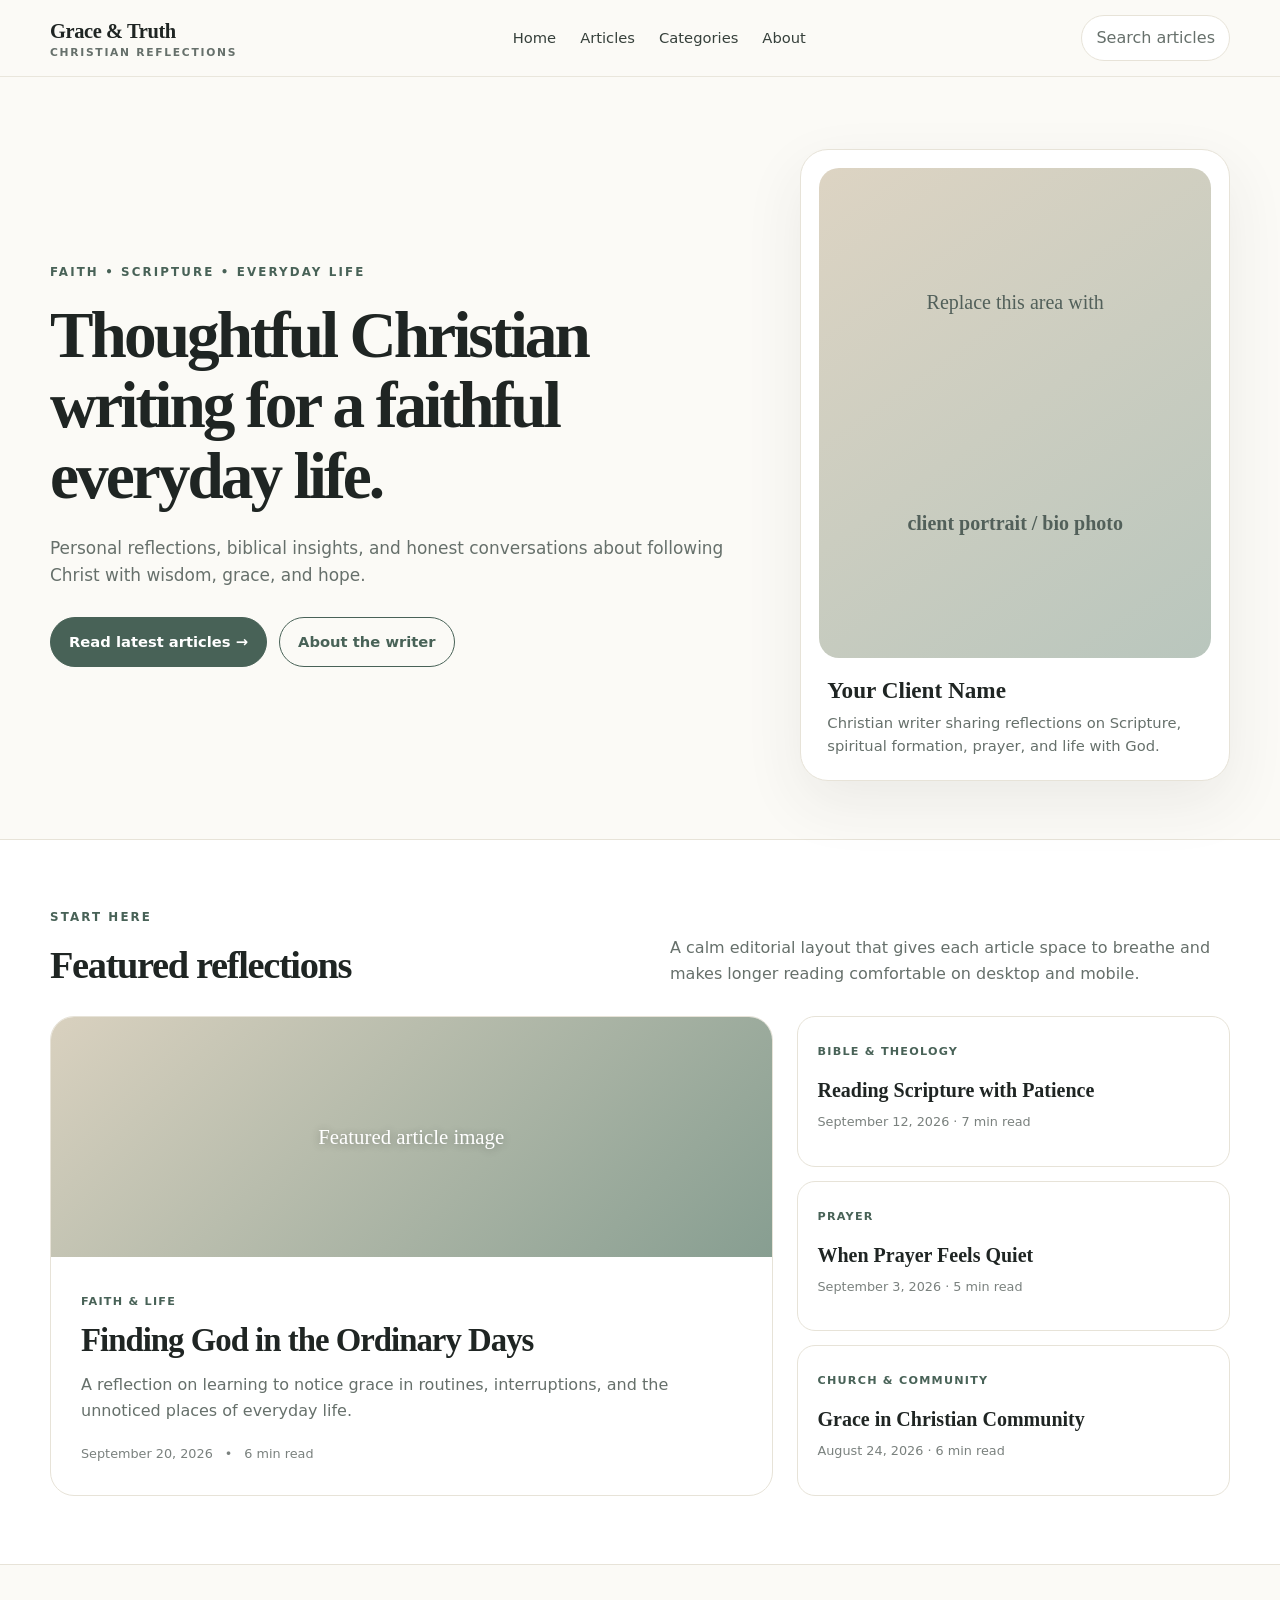
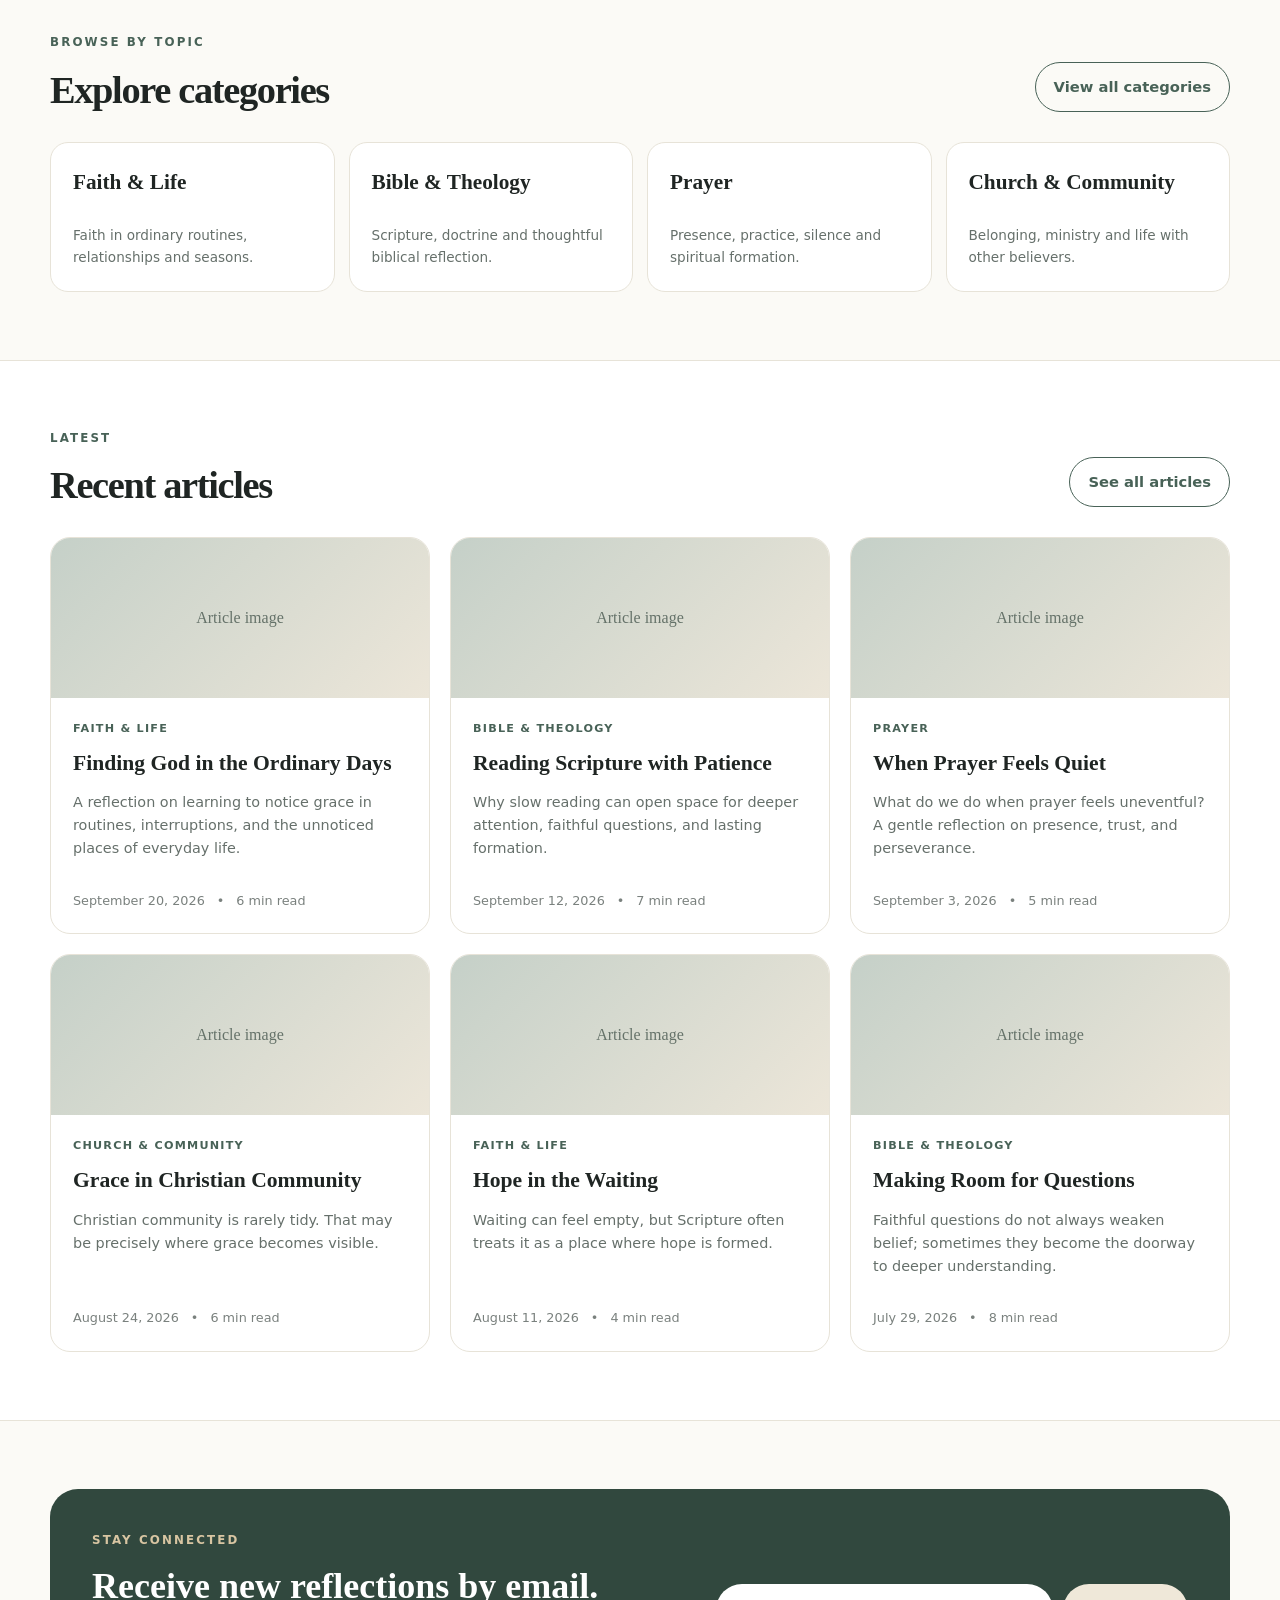
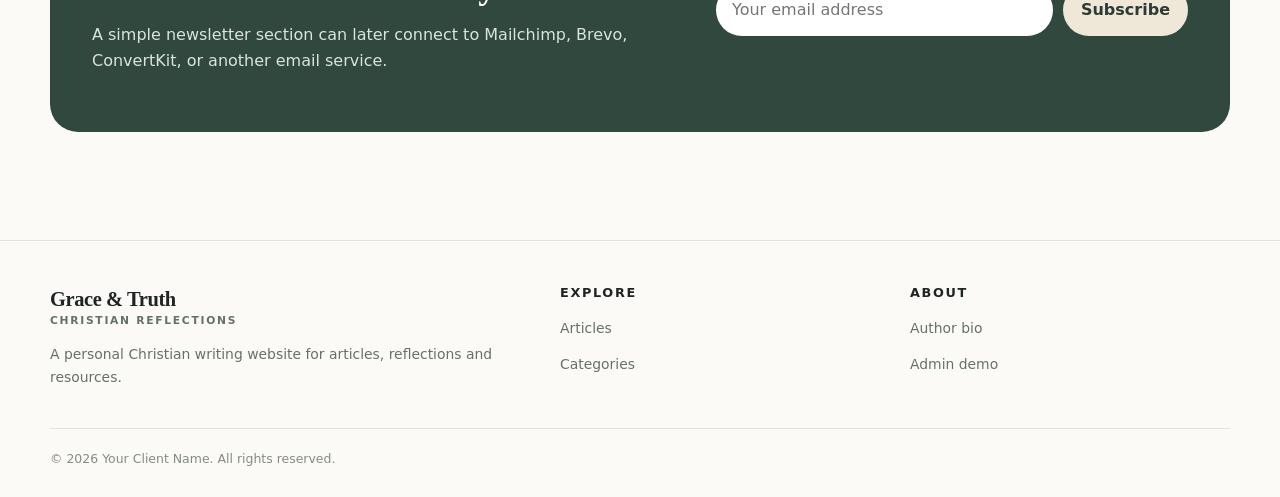
==== index.html @ 20c9aaf3 "Add files via upload" ====
<!doctype html><html lang="en"><head><meta charset="utf-8"><meta name="viewport" content="width=device-width,initial-scale=1"><title>Grace & Truth — Christian Writer</title><meta name="description" content="Christian reflections on Scripture, faith, prayer and everyday discipleship."><link rel="stylesheet" href="assets/styles.css"></head><body>
<header class="site-header"><div class="container nav"><a class="brand" href="index.html">Grace & Truth<small>Christian reflections</small></a><nav class="nav-links"><a href="index.html">Home</a><a href="articles.html">Articles</a><a href="categories.html">Categories</a><a href="about.html">About</a></nav><button class="search-trigger" onclick="location.href='articles.html'">Search articles</button><button class="menu-btn" aria-label="Menu">☰</button></div></header>
<main>
<section class="hero"><div class="container hero-grid"><div><div class="kicker">Faith • Scripture • Everyday Life</div><h1>Thoughtful Christian writing for a faithful everyday life.</h1><p>Personal reflections, biblical insights, and honest conversations about following Christ with wisdom, grace, and hope.</p><div class="hero-actions"><a class="btn primary" href="articles.html">Read latest articles →</a><a class="btn ghost" href="about.html">About the writer</a></div></div><div class="author-card"><div class="author-photo">Replace this area with<br><strong>client portrait / bio photo</strong></div><div class="author-meta"><h3>Your Client Name</h3><p>Christian writer sharing reflections on Scripture, spiritual formation, prayer, and life with God.</p></div></div></div></section>
<section class="section white"><div class="container"><div class="section-head"><div><div class="kicker">Start here</div><h2>Featured reflections</h2></div><p>A calm editorial layout that gives each article space to breathe and makes longer reading comfortable on desktop and mobile.</p></div><div class="featured-grid"><a class="feature-card" href="article.html?id=faith-ordinary-days"><div class="feature-image"></div><div class="feature-content"><span class="tag">Faith & Life</span><h3>Finding God in the Ordinary Days</h3><p>A reflection on learning to notice grace in routines, interruptions, and the unnoticed places of everyday life.</p><div class="meta"><span>September 20, 2026</span><span>•</span><span>6 min read</span></div></div></a><div class="side-list"><a class="mini-card" href="article.html?id=reading-scripture"><span class="tag">Bible & Theology</span><h3>Reading Scripture with Patience</h3><div class="meta">September 12, 2026 · 7 min read</div></a><a class="mini-card" href="article.html?id=when-prayer-feels-quiet"><span class="tag">Prayer</span><h3>When Prayer Feels Quiet</h3><div class="meta">September 3, 2026 · 5 min read</div></a><a class="mini-card" href="article.html?id=grace-in-community"><span class="tag">Church & Community</span><h3>Grace in Christian Community</h3><div class="meta">August 24, 2026 · 6 min read</div></a></div></div></div></section>
<section class="section"><div class="container"><div class="section-head"><div><div class="kicker">Browse by topic</div><h2>Explore categories</h2></div><a class="btn ghost" href="categories.html">View all categories</a></div><div class="category-row"><a class="category-card" href="category.html?name=Faith%20%26%20Life"><strong>Faith & Life</strong><span>Faith in ordinary routines, relationships and seasons.</span></a><a class="category-card" href="category.html?name=Bible%20%26%20Theology"><strong>Bible & Theology</strong><span>Scripture, doctrine and thoughtful biblical reflection.</span></a><a class="category-card" href="category.html?name=Prayer"><strong>Prayer</strong><span>Presence, practice, silence and spiritual formation.</span></a><a class="category-card" href="category.html?name=Church%20%26%20Community"><strong>Church & Community</strong><span>Belonging, ministry and life with other believers.</span></a></div></div></section>
<section class="section white"><div class="container"><div class="section-head"><div><div class="kicker">Latest</div><h2>Recent articles</h2></div><a class="btn ghost" href="articles.html">See all articles</a></div><div class="article-grid" id="latestGrid"></div></div></section>
<section class="section"><div class="container"><div class="newsletter"><div><div class="kicker" style="color:#d8c5a2">Stay connected</div><h2>Receive new reflections by email.</h2><p>A simple newsletter section can later connect to Mailchimp, Brevo, ConvertKit, or another email service.</p></div><form class="newsletter-form" onsubmit="event.preventDefault();alert('Demo only — connect this to the client newsletter service later.')"><input type="email" placeholder="Your email address" required><button>Subscribe</button></form></div></div></section>
</main>
<footer class="footer"><div class="container"><div class="footer-grid"><div><div class="brand">Grace & Truth<small>Christian reflections</small></div><p>A personal Christian writing website for articles, reflections and resources.</p></div><div><h4>Explore</h4><p><a href="articles.html">Articles</a></p><p><a href="categories.html">Categories</a></p></div><div><h4>About</h4><p><a href="about.html">Author bio</a></p><p><a href="admin.html">Admin demo</a></p></div></div><div class="copyright">© 2026 Your Client Name. All rights reserved.</div></div></footer>
<script src="assets/site.js"></script><script>renderArticleGrid(document.getElementById('latestGrid'),getArticles().slice(0,6));</script></body></html>
---- assets/styles.css ----
:root{
  --ink:#1f2523;
  --muted:#66706b;
  --paper:#fbfaf6;
  --panel:#ffffff;
  --line:#e7e3d8;
  --sage:#486257;
  --sage2:#31483e;
  --sand:#efe8d9;
  --gold:#b28a54;
  --max:1180px;
  --serif: Georgia, 'Times New Roman', serif;
  --sans: Inter, ui-sans-serif, system-ui, -apple-system, BlinkMacSystemFont, 'Segoe UI', sans-serif;
}
*{box-sizing:border-box}
html{scroll-behavior:smooth}
body{margin:0;background:var(--paper);color:var(--ink);font-family:var(--sans);line-height:1.6;-webkit-font-smoothing:antialiased}
a{color:inherit;text-decoration:none}
img{max-width:100%;display:block}
button,input,textarea,select{font:inherit}
.container{width:min(calc(100% - 40px),var(--max));margin:auto}
.site-header{position:sticky;top:0;z-index:30;background:rgba(251,250,246,.95);backdrop-filter:blur(16px);border-bottom:1px solid rgba(231,227,216,.85)}
.nav{height:76px;display:flex;align-items:center;justify-content:space-between;gap:24px}
.brand{font-family:var(--serif);font-size:1.28rem;font-weight:700;letter-spacing:-.02em}
.brand small{display:block;font-family:var(--sans);font-size:.67rem;letter-spacing:.16em;text-transform:uppercase;color:var(--muted);font-weight:600;margin-top:-3px}
.nav-links{display:flex;align-items:center;gap:24px;font-size:.92rem}
.nav-links a{color:#36403b}
.nav-links a:hover{color:var(--sage)}
.search-trigger{border:1px solid var(--line);background:#fff;border-radius:999px;padding:9px 14px;color:var(--muted)}
.menu-btn{display:none;border:0;background:none;font-size:1.45rem}
.hero{padding:72px 0 58px}
.hero-grid{display:grid;grid-template-columns:1.35fr .85fr;gap:68px;align-items:center}
.kicker{font-size:.74rem;letter-spacing:.18em;text-transform:uppercase;color:var(--sage);font-weight:800;margin-bottom:18px}
h1,h2,h3{font-family:var(--serif);font-weight:600;line-height:1.08;margin:0}
h1{font-size:clamp(2.7rem,5.1vw,5.2rem);letter-spacing:-.045em;max-width:800px}
.hero p{font-size:1.06rem;max-width:700px;color:var(--muted);margin:24px 0 28px}
.hero-actions{display:flex;gap:12px;flex-wrap:wrap}
.btn{display:inline-flex;align-items:center;justify-content:center;gap:8px;border-radius:999px;padding:12px 18px;font-weight:700;font-size:.92rem;border:1px solid var(--sage);transition:.2s}
.btn.primary{background:var(--sage);color:#fff}.btn.primary:hover{background:var(--sage2)}
.btn.ghost{background:transparent;color:var(--sage)}.btn.ghost:hover{background:#f2f0e8}
.author-card{background:var(--panel);border:1px solid var(--line);padding:18px;border-radius:28px;box-shadow:0 22px 60px rgba(46,57,50,.08)}
.author-photo{aspect-ratio:4/5;border-radius:20px;overflow:hidden;background:linear-gradient(145deg,#ddd4c3,#b9c6bd);display:grid;place-items:center;color:#52605a;text-align:center;padding:24px;font-family:var(--serif);font-size:1.25rem}
.author-meta{padding:20px 8px 4px}.author-meta h3{font-size:1.45rem}.author-meta p{margin:8px 0 0;color:var(--muted);font-size:.92rem}
.section{padding:68px 0}
.section.white{background:#fff;border-top:1px solid var(--line);border-bottom:1px solid var(--line)}
.section-head{display:flex;align-items:end;justify-content:space-between;gap:24px;margin-bottom:30px}
.section-head h2{font-size:clamp(2rem,3vw,3rem);letter-spacing:-.035em}
.section-head p{max-width:560px;color:var(--muted);margin:0}
.featured-grid{display:grid;grid-template-columns:1.25fr .75fr;gap:24px}
.feature-card{background:#fff;border:1px solid var(--line);border-radius:24px;overflow:hidden;min-height:480px;display:flex;flex-direction:column}
.feature-image{height:240px;background:linear-gradient(135deg,#d9d1bf,#879e91);position:relative}
.feature-image:after{content:'Featured article image';position:absolute;inset:0;display:grid;place-items:center;color:#fff;font-family:var(--serif);font-size:1.3rem;text-shadow:0 1px 8px rgba(0,0,0,.3)}
.feature-content{padding:30px}.tag{display:inline-block;font-size:.7rem;letter-spacing:.11em;text-transform:uppercase;font-weight:800;color:var(--sage);margin-bottom:12px}
.feature-content h3{font-size:2.05rem;letter-spacing:-.03em}.feature-content p{color:var(--muted);margin:14px 0 20px}
.meta{display:flex;gap:12px;flex-wrap:wrap;color:#7a817e;font-size:.8rem}
.side-list{display:grid;gap:14px}.mini-card{background:#fff;border:1px solid var(--line);border-radius:18px;padding:20px;display:block;transition:.18s}.mini-card:hover{transform:translateY(-2px);box-shadow:0 10px 30px rgba(48,60,52,.07)}.mini-card h3{font-size:1.25rem;line-height:1.25;margin:5px 0 9px}
.category-row{display:grid;grid-template-columns:repeat(4,1fr);gap:14px}.category-card{background:var(--panel);border:1px solid var(--line);border-radius:18px;padding:22px;min-height:150px;display:flex;flex-direction:column;justify-content:space-between}.category-card strong{font-family:var(--serif);font-size:1.33rem}.category-card span{color:var(--muted);font-size:.85rem}.category-card:hover{border-color:#cfc7b5;background:#fdfcf8}
.article-grid{display:grid;grid-template-columns:repeat(3,1fr);gap:20px}.article-card{background:#fff;border:1px solid var(--line);border-radius:20px;overflow:hidden;display:flex;flex-direction:column;min-height:360px}.thumb{height:160px;background:linear-gradient(135deg,#c5d0c8,#ece6d9);display:grid;place-items:center;color:#657269;font-family:var(--serif)}.article-body{padding:22px;display:flex;flex-direction:column;flex:1}.article-body h3{font-size:1.35rem;line-height:1.25}.article-body p{color:var(--muted);font-size:.9rem}.article-body .meta{margin-top:auto;padding-top:16px}
.newsletter{background:var(--sage2);color:#fff;border-radius:28px;padding:42px;display:grid;grid-template-columns:1fr .8fr;gap:34px;align-items:center}.newsletter h2{font-size:2.25rem}.newsletter p{color:#dbe3de}.newsletter-form{display:flex;gap:10px}.newsletter input{min-width:0;flex:1;border:0;border-radius:999px;padding:13px 16px}.newsletter button{border:0;border-radius:999px;background:var(--sand);color:#2e3b35;padding:13px 18px;font-weight:800}
.page-hero{padding:64px 0 42px;border-bottom:1px solid var(--line)}.page-hero h1{font-size:clamp(2.5rem,4.8vw,4.8rem)}.page-hero p{max-width:720px;color:var(--muted);font-size:1.02rem}.filters{display:flex;gap:10px;flex-wrap:wrap;margin:24px 0 0}.filter{padding:9px 14px;border-radius:999px;border:1px solid var(--line);background:#fff;color:#48514d}.filter.active{background:var(--ink);color:#fff;border-color:var(--ink)}
.article-shell{width:min(calc(100% - 36px),860px);margin:auto;padding:64px 0}.article-shell .article-title{font-size:clamp(2.6rem,5vw,4.8rem);letter-spacing:-.04em}.article-deck{font-size:1.15rem;color:var(--muted);margin:20px 0 28px}.article-author{display:flex;align-items:center;gap:13px;padding-bottom:26px;border-bottom:1px solid var(--line);margin-bottom:34px}.avatar{width:46px;height:46px;border-radius:50%;background:#c5d0c8;display:grid;place-items:center;font-family:var(--serif)}.article-content{font-family:var(--serif);font-size:1.12rem;line-height:1.82;color:#2d332f}.article-content p{margin:0 0 1.35em}.article-content h2{font-size:1.9rem;margin:1.55em 0 .55em}.pullquote{border-left:3px solid var(--gold);padding:8px 0 8px 24px;margin:34px 0;font-size:1.45rem;line-height:1.45;color:#445047}
.about-grid{display:grid;grid-template-columns:.78fr 1.22fr;gap:55px;align-items:start}.portrait-lg{aspect-ratio:4/5;border-radius:24px;background:linear-gradient(145deg,#ded6c6,#9eb0a5);display:grid;place-items:center;text-align:center;padding:30px;font-family:var(--serif);color:#516159}.prose{font-size:1.01rem;color:#4f5854}.prose h2{font-size:2.3rem;margin-bottom:18px}
.admin-wrap{display:grid;grid-template-columns:220px 1fr;min-height:calc(100vh - 76px)}.admin-sidebar{border-right:1px solid var(--line);padding:28px 18px;background:#f5f2e9}.admin-sidebar a{display:block;padding:10px 12px;border-radius:10px;margin-bottom:6px;font-size:.9rem}.admin-sidebar a.active,.admin-sidebar a:hover{background:#fff}.admin-main{padding:34px}.admin-top{display:flex;justify-content:space-between;align-items:center;margin-bottom:26px}.admin-top h1{font-size:2.2rem}.panel{background:#fff;border:1px solid var(--line);border-radius:18px;padding:22px}.form-grid{display:grid;grid-template-columns:1fr 1fr;gap:16px}.field{display:grid;gap:7px}.field.full{grid-column:1/-1}.field label{font-size:.78rem;font-weight:800;color:#58615c}.field input,.field select,.field textarea{width:100%;border:1px solid #ddd8cc;border-radius:11px;padding:11px 12px;background:#fff}.field textarea{min-height:180px;resize:vertical}.admin-list{margin-top:22px}.admin-item{display:grid;grid-template-columns:1fr auto;gap:18px;padding:16px 0;border-top:1px solid var(--line)}.admin-actions{display:flex;gap:8px}.small-btn{border:1px solid var(--line);background:#fff;border-radius:9px;padding:7px 10px;font-size:.8rem}
.footer{padding:42px 0 28px;border-top:1px solid var(--line);margin-top:40px}.footer-grid{display:grid;grid-template-columns:1.2fr .8fr .8fr;gap:30px}.footer h4{margin:0 0 10px;font-size:.8rem;text-transform:uppercase;letter-spacing:.13em}.footer p,.footer a{font-size:.87rem;color:var(--muted)}.copyright{border-top:1px solid var(--line);margin-top:26px;padding-top:20px;color:#858b88;font-size:.78rem}
@media(max-width:900px){.hero-grid,.featured-grid,.newsletter,.about-grid{grid-template-columns:1fr}.hero{padding-top:48px}.author-card{max-width:520px}.category-row{grid-template-columns:repeat(2,1fr)}.article-grid{grid-template-columns:repeat(2,1fr)}.nav-links{position:fixed;top:76px;left:0;right:0;background:var(--paper);border-bottom:1px solid var(--line);padding:18px 20px;display:none;flex-direction:column;align-items:flex-start}.nav-links.open{display:flex}.menu-btn{display:block}.search-trigger{display:none}.admin-wrap{grid-template-columns:1fr}.admin-sidebar{display:none}.footer-grid{grid-template-columns:1fr 1fr}}
@media(max-width:620px){.container{width:min(calc(100% - 28px),var(--max))}.nav{height:68px}.nav-links{top:68px}.hero{padding:38px 0 40px}.hero-grid{gap:34px}h1{font-size:2.65rem}.hero p{font-size:.98rem}.section{padding:48px 0}.section-head{display:block}.section-head p{margin-top:10px}.category-row,.article-grid,.footer-grid{grid-template-columns:1fr}.category-card{min-height:115px}.feature-card{min-height:unset}.feature-image{height:190px}.feature-content{padding:22px}.feature-content h3{font-size:1.6rem}.newsletter{padding:28px 22px}.newsletter h2{font-size:1.8rem}.newsletter-form{display:grid}.page-hero{padding:44px 0 30px}.article-shell{padding:44px 0}.article-content{font-size:1.05rem;line-height:1.78}.article-shell .article-title{font-size:2.45rem}.admin-main{padding:22px 14px}.form-grid{grid-template-columns:1fr}.field.full{grid-column:auto}}
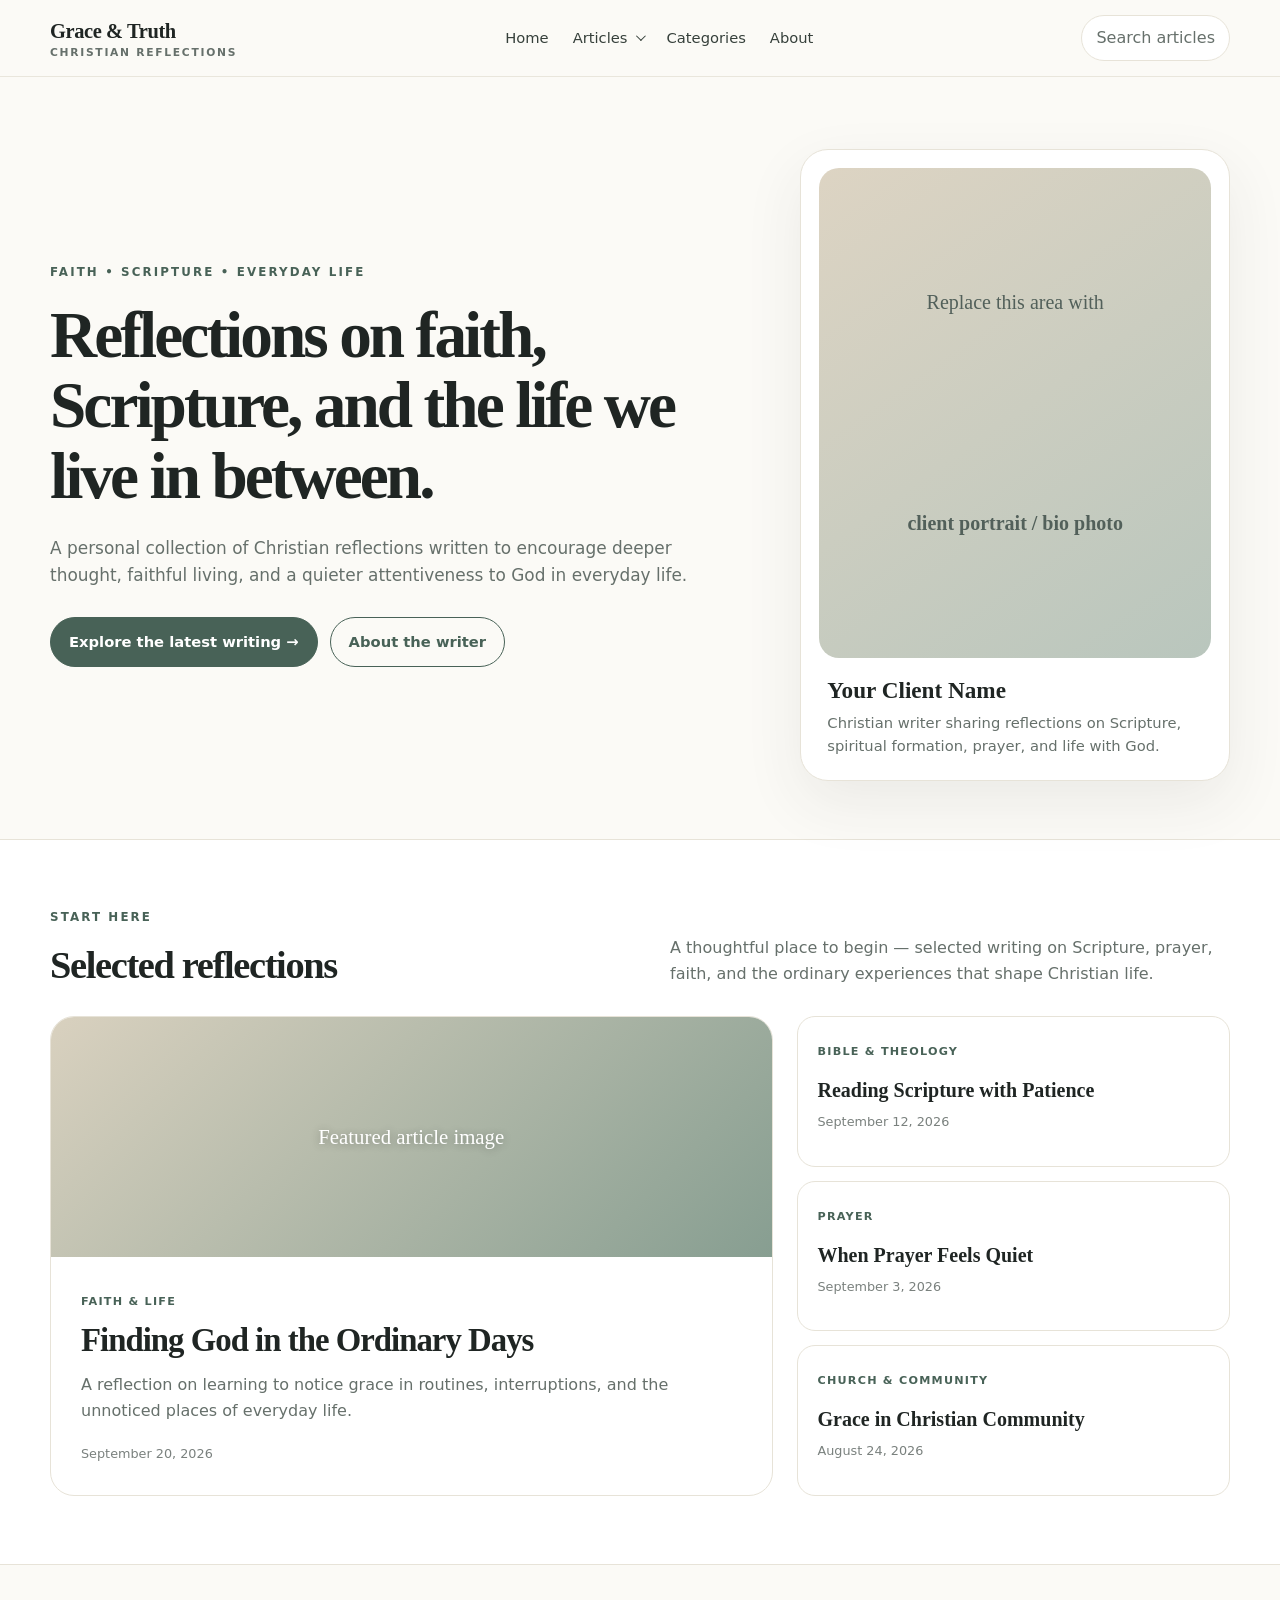
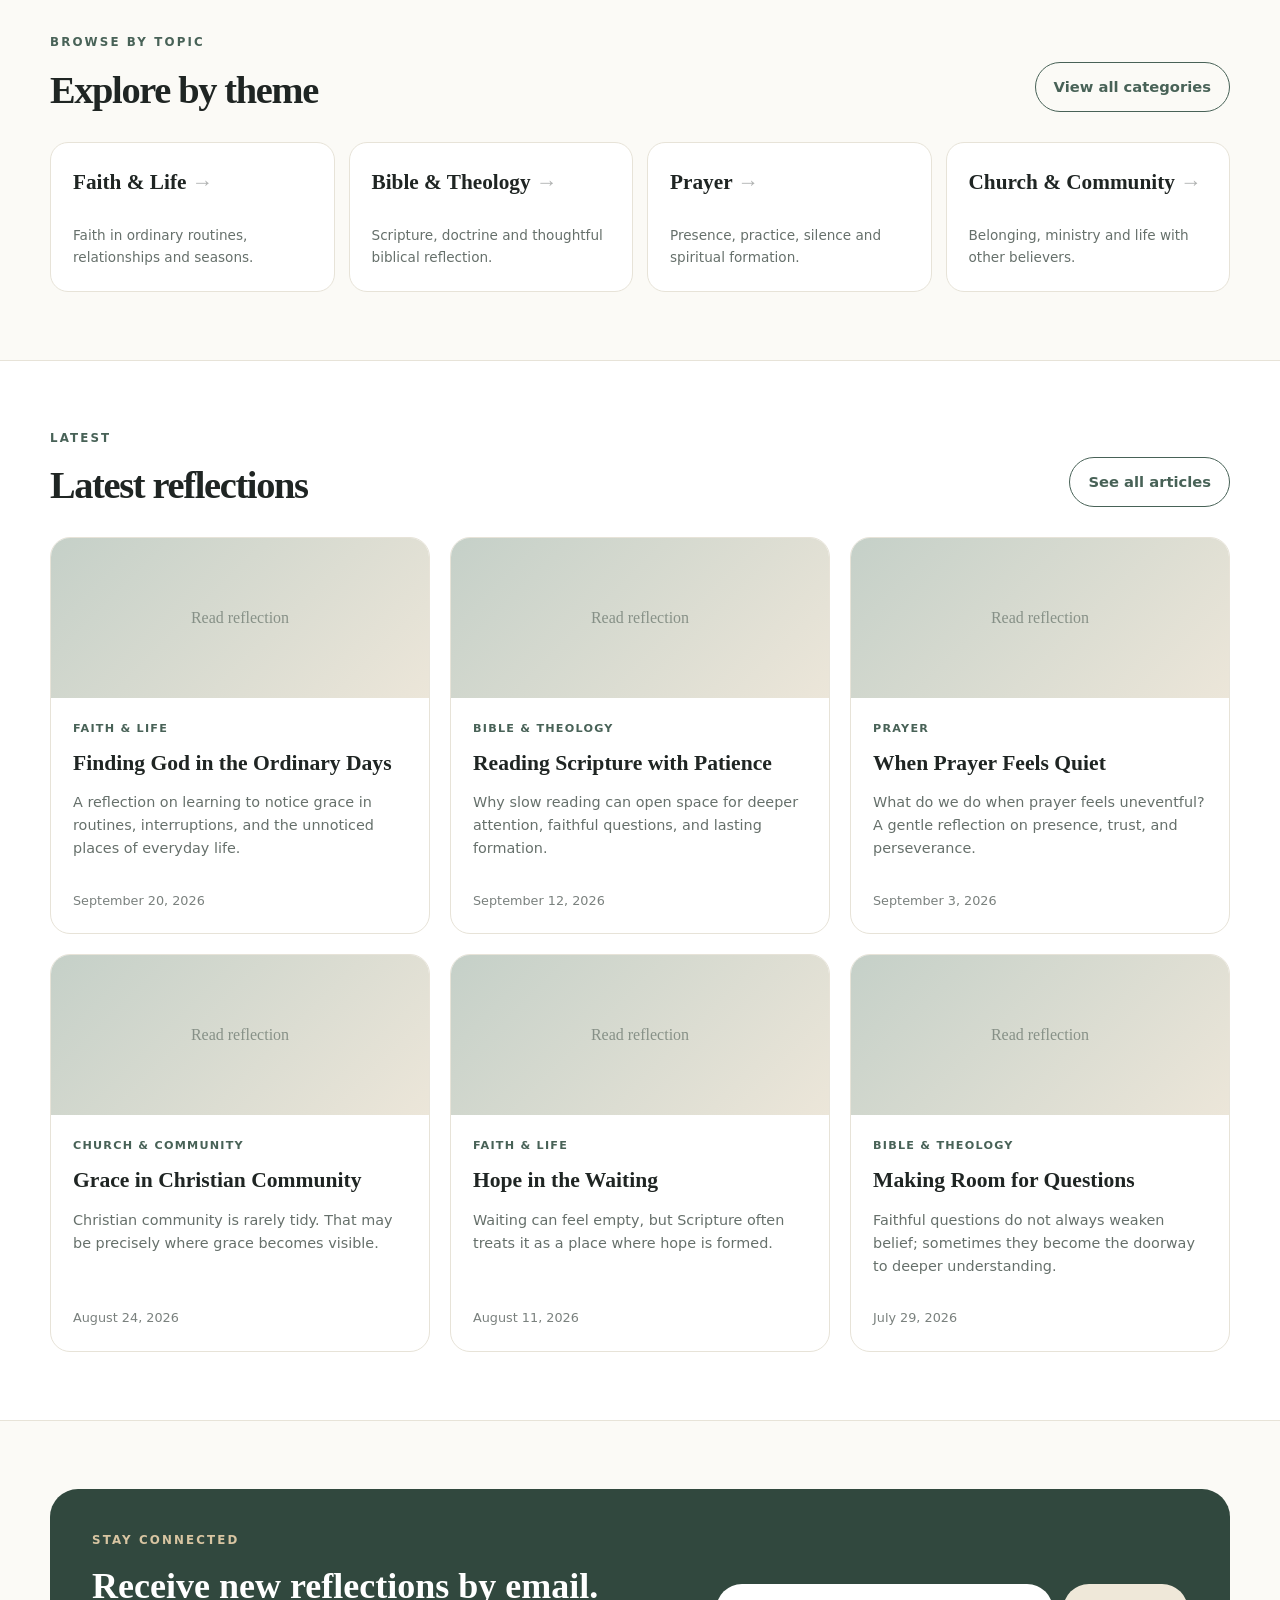
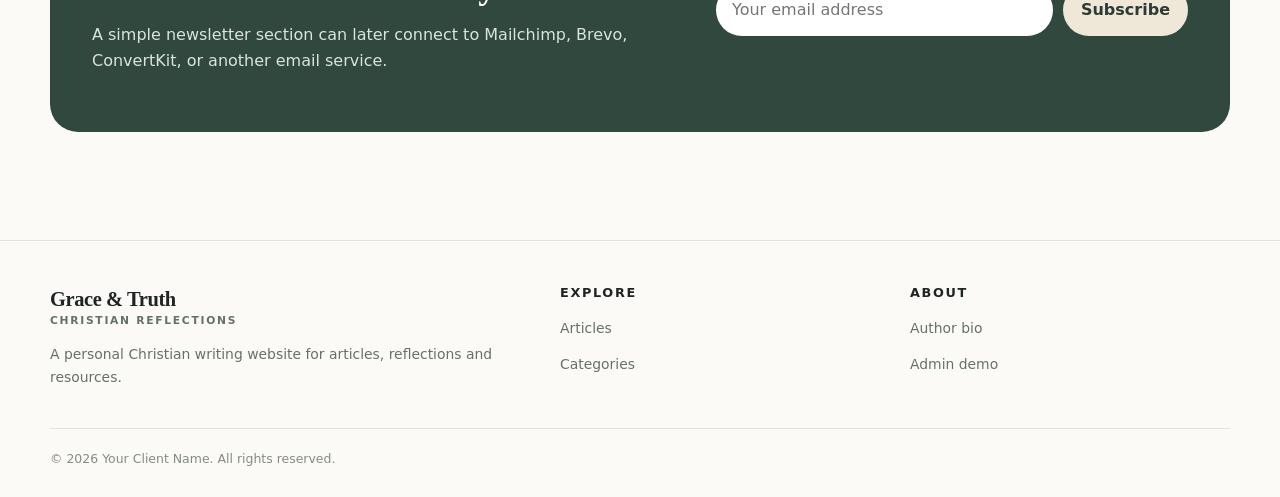
==== commit 706a2798: "Add files via upload" ====
--- a/index.html
+++ b/index.html
@@ -1,10 +1,10 @@
 <!doctype html><html lang="en"><head><meta charset="utf-8"><meta name="viewport" content="width=device-width,initial-scale=1"><title>Grace & Truth — Christian Writer</title><meta name="description" content="Christian reflections on Scripture, faith, prayer and everyday discipleship."><link rel="stylesheet" href="assets/styles.css"></head><body>
-<header class="site-header"><div class="container nav"><a class="brand" href="index.html">Grace & Truth<small>Christian reflections</small></a><nav class="nav-links"><a href="index.html">Home</a><a href="articles.html">Articles</a><a href="categories.html">Categories</a><a href="about.html">About</a></nav><button class="search-trigger" onclick="location.href='articles.html'">Search articles</button><button class="menu-btn" aria-label="Menu">☰</button></div></header>
+<header class="site-header"><div class="container nav"><a class="brand" href="index.html">Grace & Truth<small>Christian reflections</small></a><nav class="nav-links"><a href="index.html">Home</a><a href="articles.html">Articles</a><a href="categories.html">Categories</a><a href="about.html">About</a></nav><button class="search-trigger" onclick="location.href='articles.html'">Search articles</button><button class="menu-btn" aria-label="Open menu" aria-expanded="false"><span></span></button></div></header>
 <main>
-<section class="hero"><div class="container hero-grid"><div><div class="kicker">Faith • Scripture • Everyday Life</div><h1>Thoughtful Christian writing for a faithful everyday life.</h1><p>Personal reflections, biblical insights, and honest conversations about following Christ with wisdom, grace, and hope.</p><div class="hero-actions"><a class="btn primary" href="articles.html">Read latest articles →</a><a class="btn ghost" href="about.html">About the writer</a></div></div><div class="author-card"><div class="author-photo">Replace this area with<br><strong>client portrait / bio photo</strong></div><div class="author-meta"><h3>Your Client Name</h3><p>Christian writer sharing reflections on Scripture, spiritual formation, prayer, and life with God.</p></div></div></div></section>
-<section class="section white"><div class="container"><div class="section-head"><div><div class="kicker">Start here</div><h2>Featured reflections</h2></div><p>A calm editorial layout that gives each article space to breathe and makes longer reading comfortable on desktop and mobile.</p></div><div class="featured-grid"><a class="feature-card" href="article.html?id=faith-ordinary-days"><div class="feature-image"></div><div class="feature-content"><span class="tag">Faith & Life</span><h3>Finding God in the Ordinary Days</h3><p>A reflection on learning to notice grace in routines, interruptions, and the unnoticed places of everyday life.</p><div class="meta"><span>September 20, 2026</span><span>•</span><span>6 min read</span></div></div></a><div class="side-list"><a class="mini-card" href="article.html?id=reading-scripture"><span class="tag">Bible & Theology</span><h3>Reading Scripture with Patience</h3><div class="meta">September 12, 2026 · 7 min read</div></a><a class="mini-card" href="article.html?id=when-prayer-feels-quiet"><span class="tag">Prayer</span><h3>When Prayer Feels Quiet</h3><div class="meta">September 3, 2026 · 5 min read</div></a><a class="mini-card" href="article.html?id=grace-in-community"><span class="tag">Church & Community</span><h3>Grace in Christian Community</h3><div class="meta">August 24, 2026 · 6 min read</div></a></div></div></div></section>
-<section class="section"><div class="container"><div class="section-head"><div><div class="kicker">Browse by topic</div><h2>Explore categories</h2></div><a class="btn ghost" href="categories.html">View all categories</a></div><div class="category-row"><a class="category-card" href="category.html?name=Faith%20%26%20Life"><strong>Faith & Life</strong><span>Faith in ordinary routines, relationships and seasons.</span></a><a class="category-card" href="category.html?name=Bible%20%26%20Theology"><strong>Bible & Theology</strong><span>Scripture, doctrine and thoughtful biblical reflection.</span></a><a class="category-card" href="category.html?name=Prayer"><strong>Prayer</strong><span>Presence, practice, silence and spiritual formation.</span></a><a class="category-card" href="category.html?name=Church%20%26%20Community"><strong>Church & Community</strong><span>Belonging, ministry and life with other believers.</span></a></div></div></section>
-<section class="section white"><div class="container"><div class="section-head"><div><div class="kicker">Latest</div><h2>Recent articles</h2></div><a class="btn ghost" href="articles.html">See all articles</a></div><div class="article-grid" id="latestGrid"></div></div></section>
+<section class="hero"><div class="container hero-grid"><div><div class="kicker">Faith • Scripture • Everyday Life</div><h1>Reflections on faith, Scripture, and the life we live in between.</h1><p>A personal collection of Christian reflections written to encourage deeper thought, faithful living, and a quieter attentiveness to God in everyday life.</p><div class="hero-actions"><a class="btn primary" href="articles.html">Explore the latest writing →</a><a class="btn ghost" href="about.html">About the writer</a></div></div><div class="author-card"><div class="author-photo">Replace this area with<br><strong>client portrait / bio photo</strong></div><div class="author-meta"><h3>Your Client Name</h3><p>Christian writer sharing reflections on Scripture, spiritual formation, prayer, and life with God.</p></div></div></div></section>
+<section class="section white"><div class="container"><div class="section-head"><div><div class="kicker">Start here</div><h2>Selected reflections</h2></div><p>A thoughtful place to begin — selected writing on Scripture, prayer, faith, and the ordinary experiences that shape Christian life.</p></div><div class="featured-grid"><a class="feature-card" href="article.html?id=faith-ordinary-days"><div class="feature-image"></div><div class="feature-content"><span class="tag">Faith & Life</span><h3>Finding God in the Ordinary Days</h3><p>A reflection on learning to notice grace in routines, interruptions, and the unnoticed places of everyday life.</p><div class="meta"><span>September 20, 2026</span><span class="read-link">Read reflection →</span></div></div></a><div class="side-list"><a class="mini-card" href="article.html?id=reading-scripture"><span class="tag">Bible & Theology</span><h3>Reading Scripture with Patience</h3><div class="meta">September 12, 2026</div></a><a class="mini-card" href="article.html?id=when-prayer-feels-quiet"><span class="tag">Prayer</span><h3>When Prayer Feels Quiet</h3><div class="meta">September 3, 2026</div></a><a class="mini-card" href="article.html?id=grace-in-community"><span class="tag">Church & Community</span><h3>Grace in Christian Community</h3><div class="meta">August 24, 2026</div></a></div></div></div></section>
+<section class="section"><div class="container"><div class="section-head"><div><div class="kicker">Browse by topic</div><h2>Explore by theme</h2></div><a class="btn ghost" href="categories.html">View all categories</a></div><div class="category-row"><a class="category-card" href="category.html?name=Faith%20%26%20Life"><strong>Faith & Life</strong><span>Faith in ordinary routines, relationships and seasons.</span></a><a class="category-card" href="category.html?name=Bible%20%26%20Theology"><strong>Bible & Theology</strong><span>Scripture, doctrine and thoughtful biblical reflection.</span></a><a class="category-card" href="category.html?name=Prayer"><strong>Prayer</strong><span>Presence, practice, silence and spiritual formation.</span></a><a class="category-card" href="category.html?name=Church%20%26%20Community"><strong>Church & Community</strong><span>Belonging, ministry and life with other believers.</span></a></div></div></section>
+<section class="section white"><div class="container"><div class="section-head"><div><div class="kicker">Latest</div><h2>Latest reflections</h2></div><a class="btn ghost" href="articles.html">See all articles</a></div><div class="article-grid" id="latestGrid"></div></div></section>
 <section class="section"><div class="container"><div class="newsletter"><div><div class="kicker" style="color:#d8c5a2">Stay connected</div><h2>Receive new reflections by email.</h2><p>A simple newsletter section can later connect to Mailchimp, Brevo, ConvertKit, or another email service.</p></div><form class="newsletter-form" onsubmit="event.preventDefault();alert('Demo only — connect this to the client newsletter service later.')"><input type="email" placeholder="Your email address" required><button>Subscribe</button></form></div></div></section>
 </main>
 <footer class="footer"><div class="container"><div class="footer-grid"><div><div class="brand">Grace & Truth<small>Christian reflections</small></div><p>A personal Christian writing website for articles, reflections and resources.</p></div><div><h4>Explore</h4><p><a href="articles.html">Articles</a></p><p><a href="categories.html">Categories</a></p></div><div><h4>About</h4><p><a href="about.html">Author bio</a></p><p><a href="admin.html">Admin demo</a></p></div></div><div class="copyright">© 2026 Your Client Name. All rights reserved.</div></div></footer>
--- a/assets/styles.css
+++ b/assets/styles.css
@@ -64,3 +64,36 @@
 .footer{padding:42px 0 28px;border-top:1px solid var(--line);margin-top:40px}.footer-grid{display:grid;grid-template-columns:1.2fr .8fr .8fr;gap:30px}.footer h4{margin:0 0 10px;font-size:.8rem;text-transform:uppercase;letter-spacing:.13em}.footer p,.footer a{font-size:.87rem;color:var(--muted)}.copyright{border-top:1px solid var(--line);margin-top:26px;padding-top:20px;color:#858b88;font-size:.78rem}
 @media(max-width:900px){.hero-grid,.featured-grid,.newsletter,.about-grid{grid-template-columns:1fr}.hero{padding-top:48px}.author-card{max-width:520px}.category-row{grid-template-columns:repeat(2,1fr)}.article-grid{grid-template-columns:repeat(2,1fr)}.nav-links{position:fixed;top:76px;left:0;right:0;background:var(--paper);border-bottom:1px solid var(--line);padding:18px 20px;display:none;flex-direction:column;align-items:flex-start}.nav-links.open{display:flex}.menu-btn{display:block}.search-trigger{display:none}.admin-wrap{grid-template-columns:1fr}.admin-sidebar{display:none}.footer-grid{grid-template-columns:1fr 1fr}}
 @media(max-width:620px){.container{width:min(calc(100% - 28px),var(--max))}.nav{height:68px}.nav-links{top:68px}.hero{padding:38px 0 40px}.hero-grid{gap:34px}h1{font-size:2.65rem}.hero p{font-size:.98rem}.section{padding:48px 0}.section-head{display:block}.section-head p{margin-top:10px}.category-row,.article-grid,.footer-grid{grid-template-columns:1fr}.category-card{min-height:115px}.feature-card{min-height:unset}.feature-image{height:190px}.feature-content{padding:22px}.feature-content h3{font-size:1.6rem}.newsletter{padding:28px 22px}.newsletter h2{font-size:1.8rem}.newsletter-form{display:grid}.page-hero{padding:44px 0 30px}.article-shell{padding:44px 0}.article-content{font-size:1.05rem;line-height:1.78}.article-shell .article-title{font-size:2.45rem}.admin-main{padding:22px 14px}.form-grid{grid-template-columns:1fr}.field.full{grid-column:auto}}
+
+/* Refined editorial navigation + interactions */
+.articles-menu{position:relative;display:flex;align-items:center}
+.articles-trigger{border:0;background:transparent;padding:8px 0;color:#36403b;font-size:.92rem;cursor:pointer;display:inline-flex;align-items:center;gap:8px}
+.chevron{width:7px;height:7px;border-right:1.5px solid currentColor;border-bottom:1.5px solid currentColor;transform:rotate(45deg) translateY(-2px);transition:transform .2s ease}
+.articles-menu.open .chevron{transform:rotate(225deg) translate(-1px,-1px)}
+.articles-dropdown{position:absolute;top:calc(100% + 16px);left:50%;transform:translate(-50%,8px);width:380px;background:rgba(255,255,255,.98);border:1px solid var(--line);border-radius:20px;box-shadow:0 24px 70px rgba(31,37,35,.14);padding:12px;opacity:0;visibility:hidden;pointer-events:none;transition:.2s ease;max-height:min(66vh,560px);overflow:auto}
+.articles-menu.open .articles-dropdown{opacity:1;visibility:visible;pointer-events:auto;transform:translate(-50%,0)}
+.dropdown-all,.dropdown-cat,.dropdown-footer{display:flex;align-items:center;justify-content:space-between;gap:16px;border-radius:14px;transition:.18s ease}
+.dropdown-all{padding:15px 14px;background:#f4f1e8;margin-bottom:8px}.dropdown-all strong{font-family:var(--serif);font-size:1.02rem}.dropdown-all small{display:block;color:var(--muted);margin-top:1px}
+.dropdown-label{font-size:.67rem;letter-spacing:.14em;text-transform:uppercase;color:#8b918e;font-weight:800;padding:11px 12px 6px}
+.dropdown-cat{display:block;padding:11px 12px}.dropdown-cat span{font-family:var(--serif);font-weight:700}.dropdown-cat small{display:block;color:var(--muted);font-size:.75rem;line-height:1.4;margin-top:2px}
+.dropdown-cat:hover,.dropdown-footer:hover{background:#f8f6ef;transform:translateX(2px)}
+.dropdown-footer{margin-top:8px;border-top:1px solid var(--line);border-radius:0;padding:13px 12px 4px;font-size:.8rem;font-weight:800;color:var(--sage)}
+.article-card,.feature-card,.mini-card,.category-card{transition:transform .22s ease,box-shadow .22s ease,border-color .22s ease,background .22s ease}
+.article-card:hover,.feature-card:hover{transform:translateY(-5px);box-shadow:0 18px 50px rgba(48,60,52,.09);border-color:#d6cfbf}
+.article-card .thumb{position:relative;overflow:hidden}.article-card .thumb:after{content:'';position:absolute;inset:0;background:linear-gradient(to top,rgba(49,72,62,.18),transparent 55%);opacity:0;transition:.22s}.article-card:hover .thumb:after{opacity:1}.article-card .thumb span{opacity:.7;transition:.2s}.article-card:hover .thumb span{opacity:1;transform:translateY(-1px)}
+.article-body .meta{justify-content:space-between;align-items:center}.read-link{font-weight:800;color:var(--sage);opacity:0;transform:translateX(-4px);transition:.2s}.article-card:hover .read-link{opacity:1;transform:translateX(0)}
+.reveal{opacity:0;transform:translateY(12px)}.reveal.visible{opacity:1;transform:none;transition:opacity .45s ease,transform .45s ease}
+.category-card strong:after{content:'  →';opacity:.35;transition:.2s}.category-card:hover strong:after{opacity:1;margin-left:4px}
+.search-field{width:min(100%,560px);padding:13px 48px 13px 16px;border:1px solid var(--line);border-radius:999px;background:#fff;outline:none;transition:.2s}.search-field:focus{border-color:#aeb8b2;box-shadow:0 0 0 4px rgba(72,98,87,.07)}
+.editorial-intro{max-width:680px}.editorial-intro strong{color:var(--ink)}
+.admin-tabs{display:flex;gap:8px;flex-wrap:wrap;margin-bottom:20px}.admin-tab{border:1px solid var(--line);background:#fff;border-radius:999px;padding:9px 14px;cursor:pointer;font-weight:700;font-size:.83rem}.admin-tab.active{background:var(--ink);color:#fff;border-color:var(--ink)}
+.admin-section{display:none}.admin-section.active{display:block}.category-admin-row{display:grid;grid-template-columns:1fr 1.3fr auto;gap:10px;align-items:center;padding:13px 0;border-top:1px solid var(--line)}
+.category-admin-row small{color:var(--muted)}
+.menu-btn{width:38px;height:38px;position:relative;font-size:0}.menu-btn:before,.menu-btn:after,.menu-btn span{content:'';position:absolute;left:9px;right:9px;height:1.5px;background:var(--ink);transition:.22s}.menu-btn:before{top:12px}.menu-btn span{top:18px}.menu-btn:after{top:24px}.menu-btn.active:before{top:18px;transform:rotate(45deg)}.menu-btn.active span{opacity:0}.menu-btn.active:after{top:18px;transform:rotate(-45deg)}
+@media(min-width:901px){.articles-menu:hover .articles-dropdown{opacity:1;visibility:visible;pointer-events:auto;transform:translate(-50%,0)}.articles-menu:hover .chevron{transform:rotate(225deg) translate(-1px,-1px)}}
+@media(max-width:900px){
+  .articles-menu{width:100%;display:block}.articles-trigger{width:100%;justify-content:space-between;padding:8px 0;font-size:1rem}.articles-dropdown{position:static;width:100%;transform:none!important;box-shadow:none;border:0;border-left:1px solid var(--line);border-radius:0;margin:5px 0 4px 4px;padding:4px 0 4px 14px;max-height:0;overflow:hidden;opacity:1;visibility:visible;pointer-events:none;transition:max-height .3s ease}.articles-menu.open .articles-dropdown{max-height:520px;pointer-events:auto}.dropdown-all{margin-right:4px}.dropdown-cat{padding:10px 8px}.dropdown-footer{margin-right:4px}
+  .nav-links{gap:14px}.nav-links>a{font-size:1rem}.read-link{opacity:1;transform:none}.category-admin-row{grid-template-columns:1fr auto}.category-admin-row small{grid-column:1/-1}
+}
+@media(max-width:620px){.article-body .meta{gap:8px}.articles-dropdown{font-size:.92rem}}
+@media(prefers-reduced-motion:reduce){*{scroll-behavior:auto!important}.reveal{opacity:1!important;transform:none!important}.article-card,.feature-card,.mini-card,.category-card,.articles-dropdown,.chevron{transition:none!important}}
